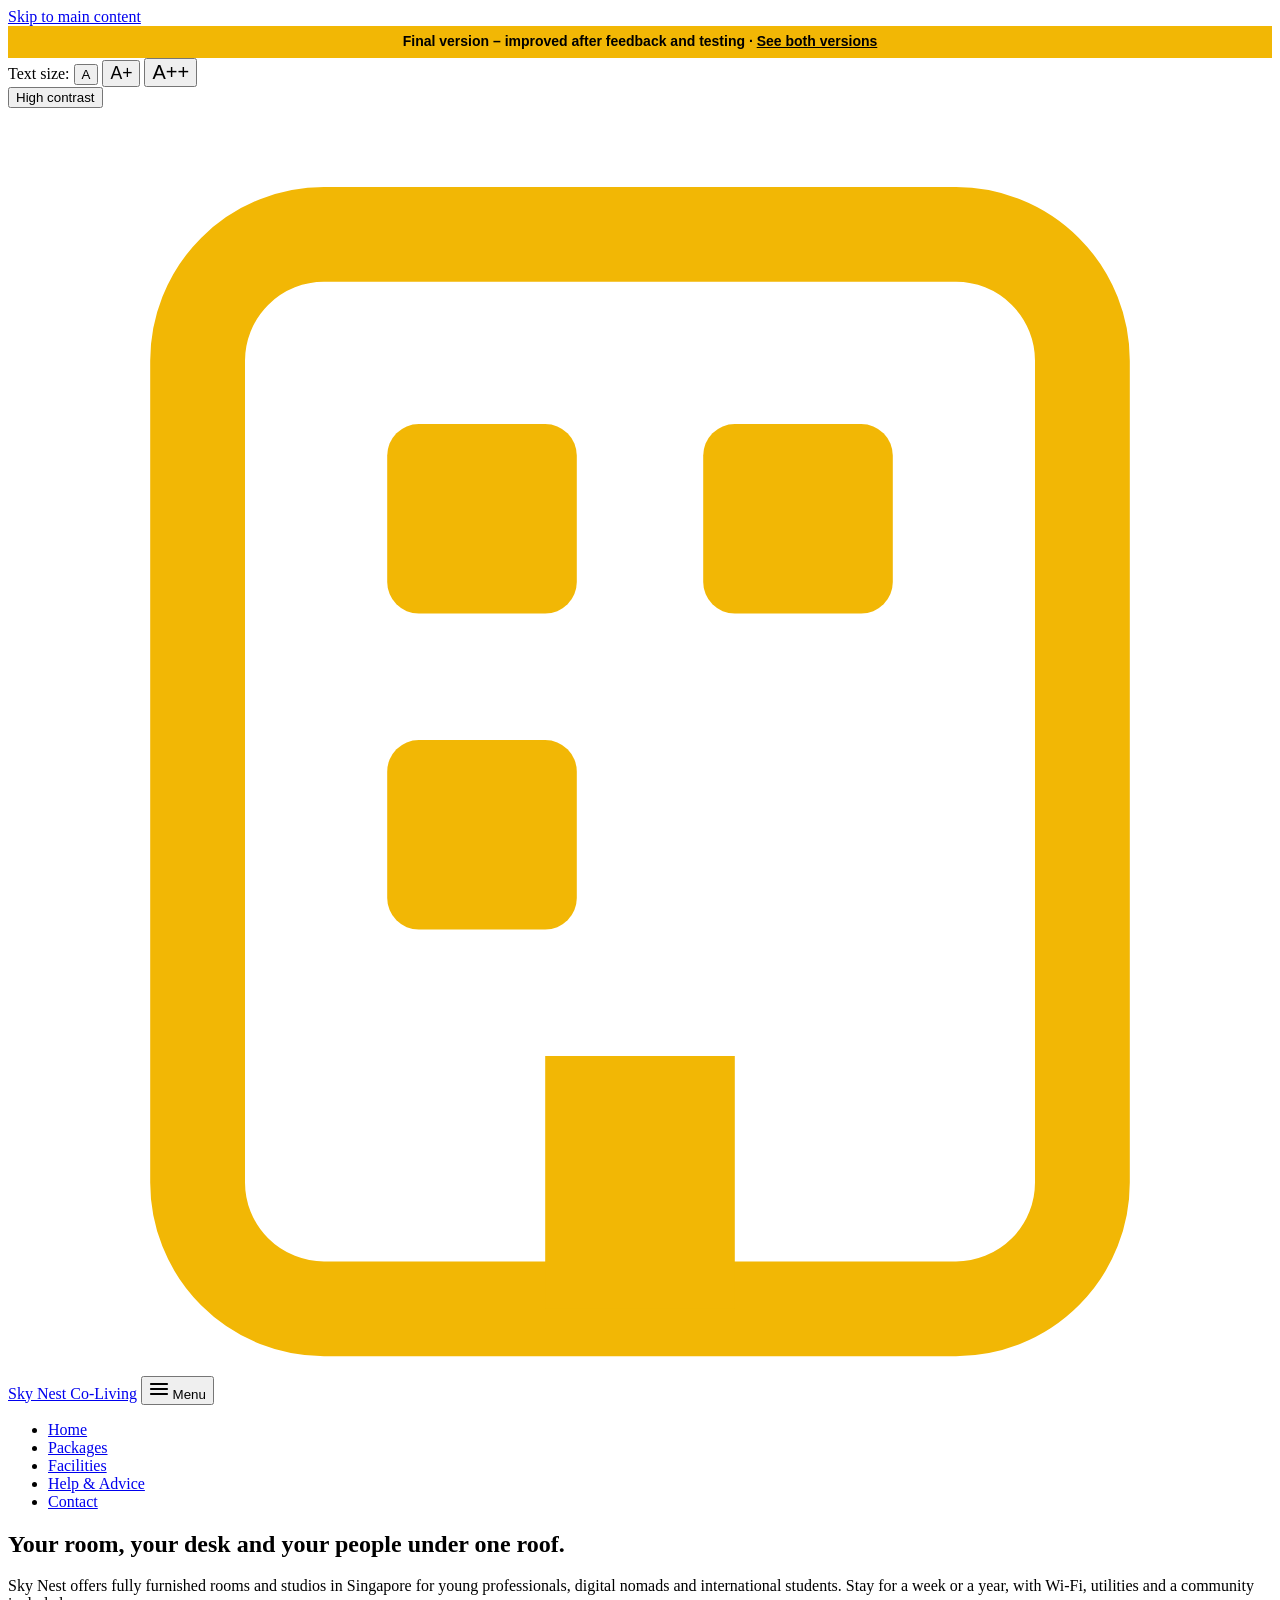
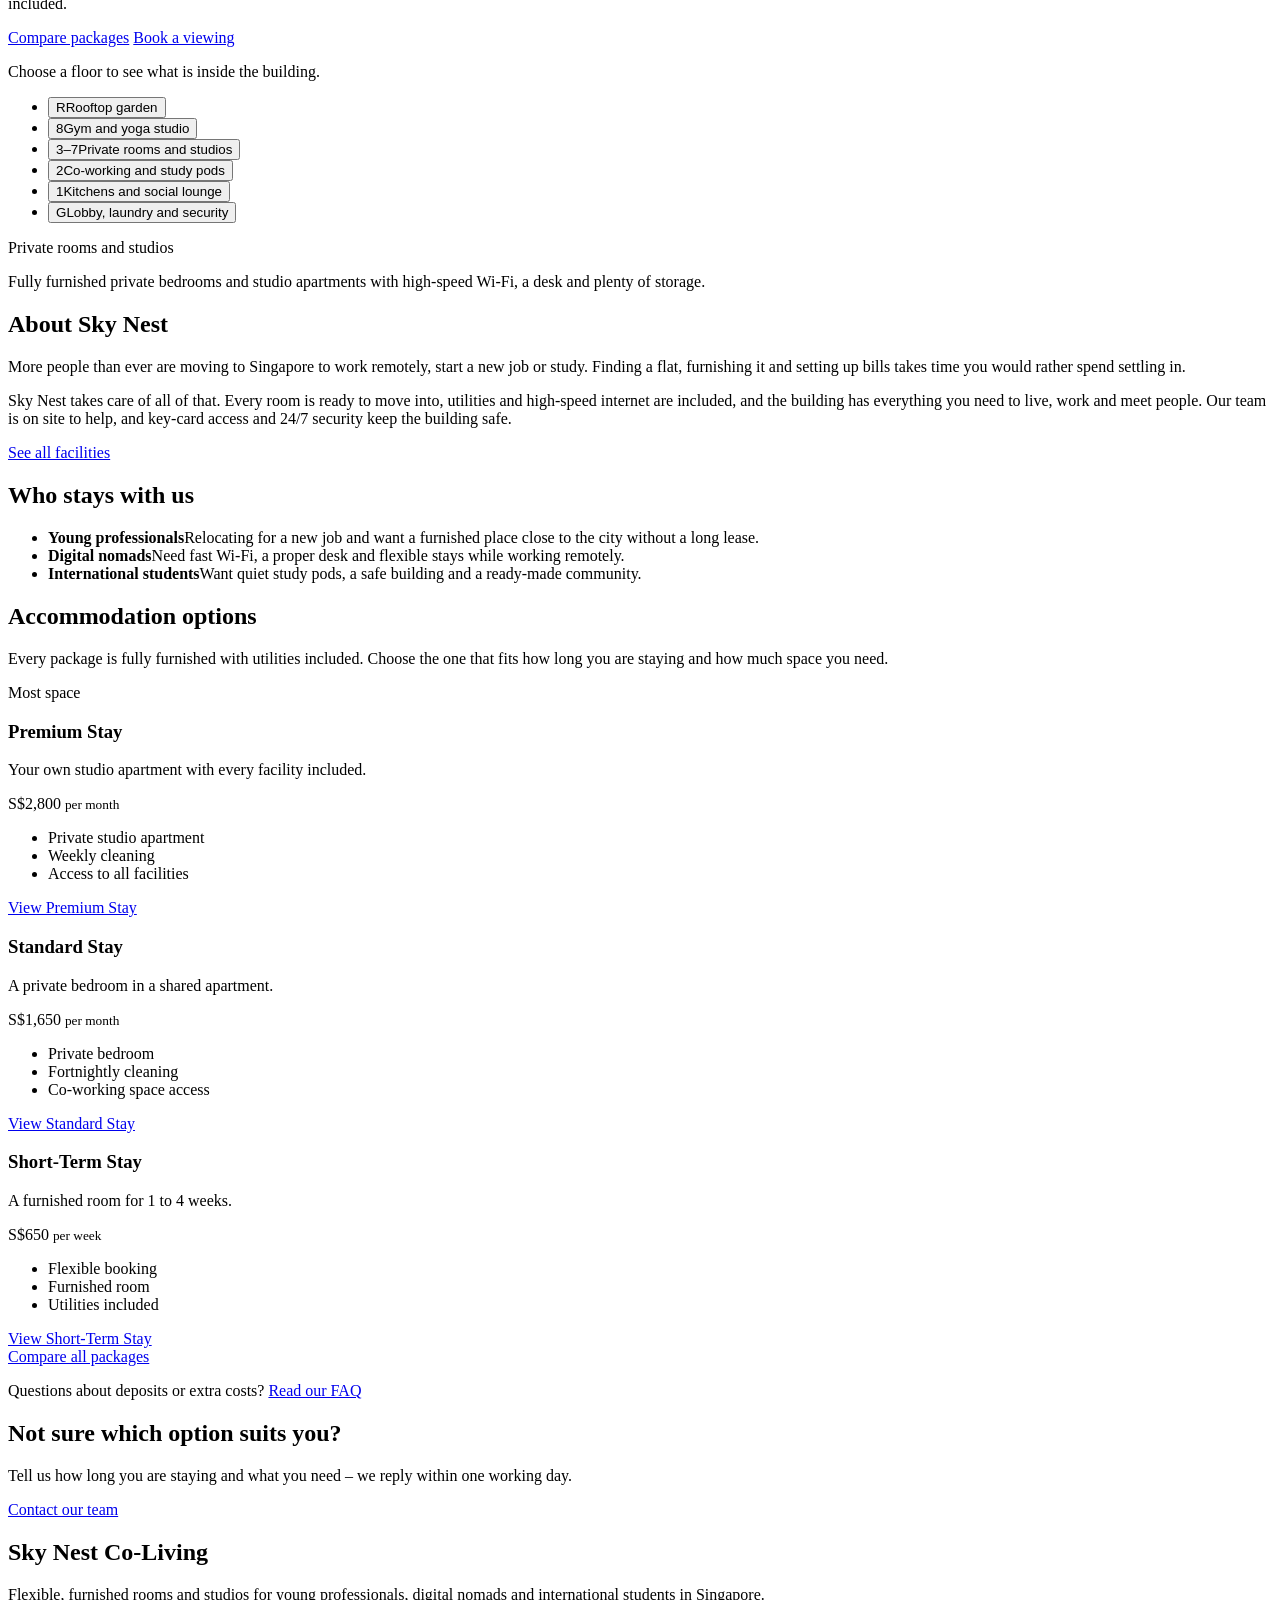
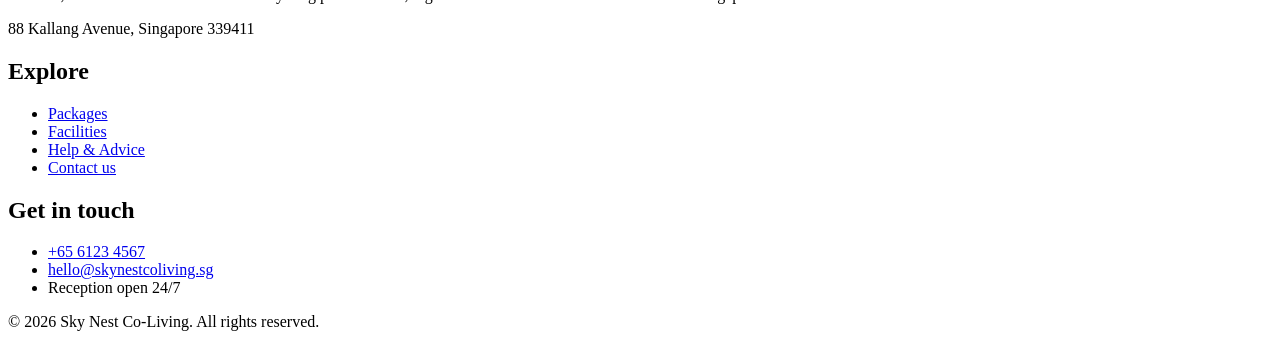
==== index.html @ ffabf3fa "Add files via upload" ====
<!DOCTYPE html>
<html lang="en-SG">
<head>
  <meta charset="UTF-8">
  <meta name="viewport" content="width=device-width, initial-scale=1.0">
  <title>Sky Nest Co-Living | Furnished rooms and studios in Singapore</title>
  <meta name="description" content="Fully furnished private rooms and studio apartments in Singapore with co-working space, a gym, rooftop garden and community events.">
  <!-- Fonts are stored with the website (fonts folder) so no extra connection to Google is needed.
       The two fonts used first are preloaded so text appears quickly. -->
  <link rel="preload" href="fonts/atkinson-hyperlegible-400.woff2" as="font" type="font/woff2" crossorigin>
  <link rel="preload" href="fonts/bricolage-grotesque-800.woff2" as="font" type="font/woff2" crossorigin>
  <link rel="icon" href="favicon.svg" type="image/svg+xml">
  <link rel="stylesheet" href="css/style.css">
</head>
<body>
  <a class="skip-link" href="#main">Skip to main content</a>
  <!-- Version label (GitHub copy only) -->
  <div class="version-label" style="background:#f2b705;color:#000000;text-align:center;padding:6px 12px;font:700 14px/1.4 Arial,sans-serif">Final version – improved after feedback and testing · <a href="../index.html" style="color:#000000;text-decoration:underline">See both versions</a></div>

  <!-- Accessibility toolbar: text size and high contrast -->
  <div class="a11y-bar" role="region" aria-label="Accessibility settings">
    <div class="container">
      <div class="a11y-group" role="group" aria-label="Text size">
        <span>Text size:</span>
        <button type="button" data-text-size="normal" aria-pressed="true">A</button>
        <button type="button" data-text-size="large" aria-pressed="false" style="font-size:1.1em">A+</button>
        <button type="button" data-text-size="larger" aria-pressed="false" style="font-size:1.25em">A++</button>
      </div>
      <button type="button" id="contrast-toggle" aria-pressed="false">High contrast</button>
    </div>
  </div>

  <header class="site-header">
    <div class="container">
      <a class="logo" href="index.html"><svg viewBox="0 0 40 40" aria-hidden="true" focusable="false"><rect x="6" y="4" width="28" height="34" rx="4" fill="none" stroke="#f2b705" stroke-width="3"/><rect x="12" y="10" width="6" height="6" rx="1" fill="#f2b705"/><rect x="22" y="10" width="6" height="6" rx="1" fill="#f2b705"/><rect x="12" y="20" width="6" height="6" rx="1" fill="#f2b705"/><rect x="22" y="20" width="6" height="6" rx="1" fill="#ffffff"/><rect x="17" y="30" width="6" height="8" fill="#f2b705"/></svg><span>Sky Nest Co-Living</span></a>
      <button class="nav-toggle" type="button" aria-expanded="false" aria-controls="main-nav">
        <svg width="20" height="20" viewBox="0 0 20 20" aria-hidden="true"><path d="M2 5h16M2 10h16M2 15h16" stroke="currentColor" stroke-width="2.2" stroke-linecap="round"/></svg>
        Menu
      </button>
      <nav id="main-nav" class="main-nav" aria-label="Main">
        <ul>
        <li><a href="index.html" aria-current="page">Home</a></li>
        <li><a href="packages.html">Packages</a></li>
        <li><a href="facilities.html">Facilities</a></li>
        <li><a href="help.html">Help &amp; Advice</a></li>
        <li><a href="contact.html">Contact</a></li>
        </ul>
      </nav>
    </div>
  </header>

  <main id="main">
    <section class="hero">
      <div class="container hero-grid">
        <div>
          <h1>Your room, your desk and your people under one roof.</h1>
          <p>Sky Nest offers fully furnished rooms and studios in Singapore for young professionals, digital nomads and international students. Stay for a week or a year, with Wi-Fi, utilities and a community included.</p>
          <div class="hero-actions">
            <a class="btn btn--sun" href="packages.html">Compare packages</a>
            <a class="btn btn--ghost" href="contact.html">Book a viewing</a>
          </div>
        </div>

        <!-- Interactive building: choose a floor to see what is on it -->
        <div class="building">
          <p class="building-caption" id="building-caption">Choose a floor to see what is inside the building.</p>
          <div class="roof-plants" aria-hidden="true"><span></span><span></span><span></span><span></span><span></span></div>
          <ul class="tower" aria-labelledby="building-caption">
            <li><button type="button" class="floor-btn" data-floor="roof" aria-pressed="false">
              <span class="floor-level" aria-hidden="true">R</span><span>Rooftop garden</span><span class="floor-windows" aria-hidden="true"><span></span><span></span><span></span><span></span></span>
            </button></li>
            <li><button type="button" class="floor-btn" data-floor="gym" aria-pressed="false">
              <span class="floor-level" aria-hidden="true">8</span><span>Gym and yoga studio</span><span class="floor-windows" aria-hidden="true"><span></span><span></span><span></span><span></span></span>
            </button></li>
            <li><button type="button" class="floor-btn" data-floor="rooms" aria-pressed="true">
              <span class="floor-level" aria-hidden="true">3–7</span><span>Private rooms and studios</span><span class="floor-windows" aria-hidden="true"><span></span><span></span><span></span><span></span></span>
            </button></li>
            <li><button type="button" class="floor-btn" data-floor="work" aria-pressed="false">
              <span class="floor-level" aria-hidden="true">2</span><span>Co-working and study pods</span><span class="floor-windows" aria-hidden="true"><span></span><span></span><span></span><span></span></span>
            </button></li>
            <li><button type="button" class="floor-btn" data-floor="lounge" aria-pressed="false">
              <span class="floor-level" aria-hidden="true">1</span><span>Kitchens and social lounge</span><span class="floor-windows" aria-hidden="true"><span></span><span></span><span></span><span></span></span>
            </button></li>
            <li><button type="button" class="floor-btn" data-floor="lobby" aria-pressed="false">
              <span class="floor-level" aria-hidden="true">G</span><span>Lobby, laundry and security</span><span class="floor-windows" aria-hidden="true"><span></span><span></span><span></span><span></span></span>
            </button></li>
          </ul>
          <div class="floor-info" id="floor-info" aria-live="polite">
            <p class="floor-title">Private rooms and studios</p>
            <p>Fully furnished private bedrooms and studio apartments with high-speed Wi-Fi, a desk and plenty of storage.</p>
          </div>
        </div>
      </div>
    </section>

    <section class="section" aria-labelledby="about-title">
      <div class="container split">
        <div>
          <h2 id="about-title">About Sky Nest</h2>
          <p class="lead">More people than ever are moving to Singapore to work remotely, start a new job or study. Finding a flat, furnishing it and setting up bills takes time you would rather spend settling in.</p>
          <p>Sky Nest takes care of all of that. Every room is ready to move into, utilities and high-speed internet are included, and the building has everything you need to live, work and meet people. Our team is on site to help, and key-card access and 24/7 security keep the building safe.</p>
          <a class="btn btn--ghost" href="facilities.html">See all facilities</a>
        </div>
        <div>
          <h2>Who stays with us</h2>
          <ul class="audience-list">
            <li><strong>Young professionals</strong>Relocating for a new job and want a furnished place close to the city without a long lease.</li>
            <li><strong>Digital nomads</strong>Need fast Wi-Fi, a proper desk and flexible stays while working remotely.</li>
            <li><strong>International students</strong>Want quiet study pods, a safe building and a ready-made community.</li>
          </ul>
        </div>
      </div>
    </section>

    <section class="section section--tint" aria-labelledby="packages-title">
      <div class="container">
        <h2 id="packages-title">Accommodation options</h2>
        <p>Every package is fully furnished with utilities included. Choose the one that fits how long you are staying and how much space you need.</p>
        <div class="packages">
          <article class="package package--featured">
            <span class="tag">Most space</span>
            <h3>Premium Stay</h3>
            <p class="best-for">Your own studio apartment with every facility included.</p>
            <p class="price">S$2,800 <small>per month</small></p>
            <ul><li>Private studio apartment</li><li>Weekly cleaning</li><li>Access to all facilities</li></ul>
            <a class="btn" href="packages.html#premium">View Premium Stay</a>
          </article>
          <article class="package">
            <h3>Standard Stay</h3>
            <p class="best-for">A private bedroom in a shared apartment.</p>
            <p class="price">S$1,650 <small>per month</small></p>
            <ul><li>Private bedroom</li><li>Fortnightly cleaning</li><li>Co-working space access</li></ul>
            <a class="btn btn--ghost" href="packages.html#standard">View Standard Stay</a>
          </article>
          <article class="package">
            <h3>Short-Term Stay</h3>
            <p class="best-for">A furnished room for 1 to 4 weeks.</p>
            <p class="price">S$650 <small>per week</small></p>
            <ul><li>Flexible booking</li><li>Furnished room</li><li>Utilities included</li></ul>
            <a class="btn btn--ghost" href="packages.html#short">View Short-Term Stay</a>
          </article>
        </div>
        <div class="after-packages">
          <a class="btn btn--sun" href="packages.html#compare-title">Compare all packages</a>
          <p>Questions about deposits or extra costs? <a href="help.html#faq-title">Read our FAQ</a></p>
        </div>
      </div>
    </section>

    <section class="cta-strip" aria-labelledby="cta-title">
      <div class="container">
        <div>
          <h2 id="cta-title">Not sure which option suits you?</h2>
          <p>Tell us how long you are staying and what you need – we reply within one working day.</p>
        </div>
        <a class="btn" href="contact.html">Contact our team</a>
      </div>
    </section>
  </main>

  <footer class="site-footer">
    <div class="container">
      <div class="footer-grid">
        <div>
          <h2>Sky Nest Co-Living</h2>
          <p>Flexible, furnished rooms and studios for young professionals, digital nomads and international students in Singapore.</p>
          <p>88 Kallang Avenue, Singapore 339411</p>
        </div>
        <div>
          <h2>Explore</h2>
          <ul>
            <li><a href="packages.html">Packages</a></li>
            <li><a href="facilities.html">Facilities</a></li>
            <li><a href="help.html">Help &amp; Advice</a></li>
            <li><a href="contact.html">Contact us</a></li>
          </ul>
        </div>
        <div>
          <h2>Get in touch</h2>
          <ul>
            <li><a href="tel:+6561234567">+65 6123 4567</a></li>
            <li><a href="mailto:hello@skynestcoliving.sg">hello@skynestcoliving.sg</a></li>
            <li>Reception open 24/7</li>
          </ul>
        </div>
      </div>
      <div class="footer-bottom">
        <p>&copy; 2026 Sky Nest Co-Living. All rights reserved.</p>
      </div>
    </div>
  </footer>

  <script src="js/main.js" defer></script>
</body>
</html>
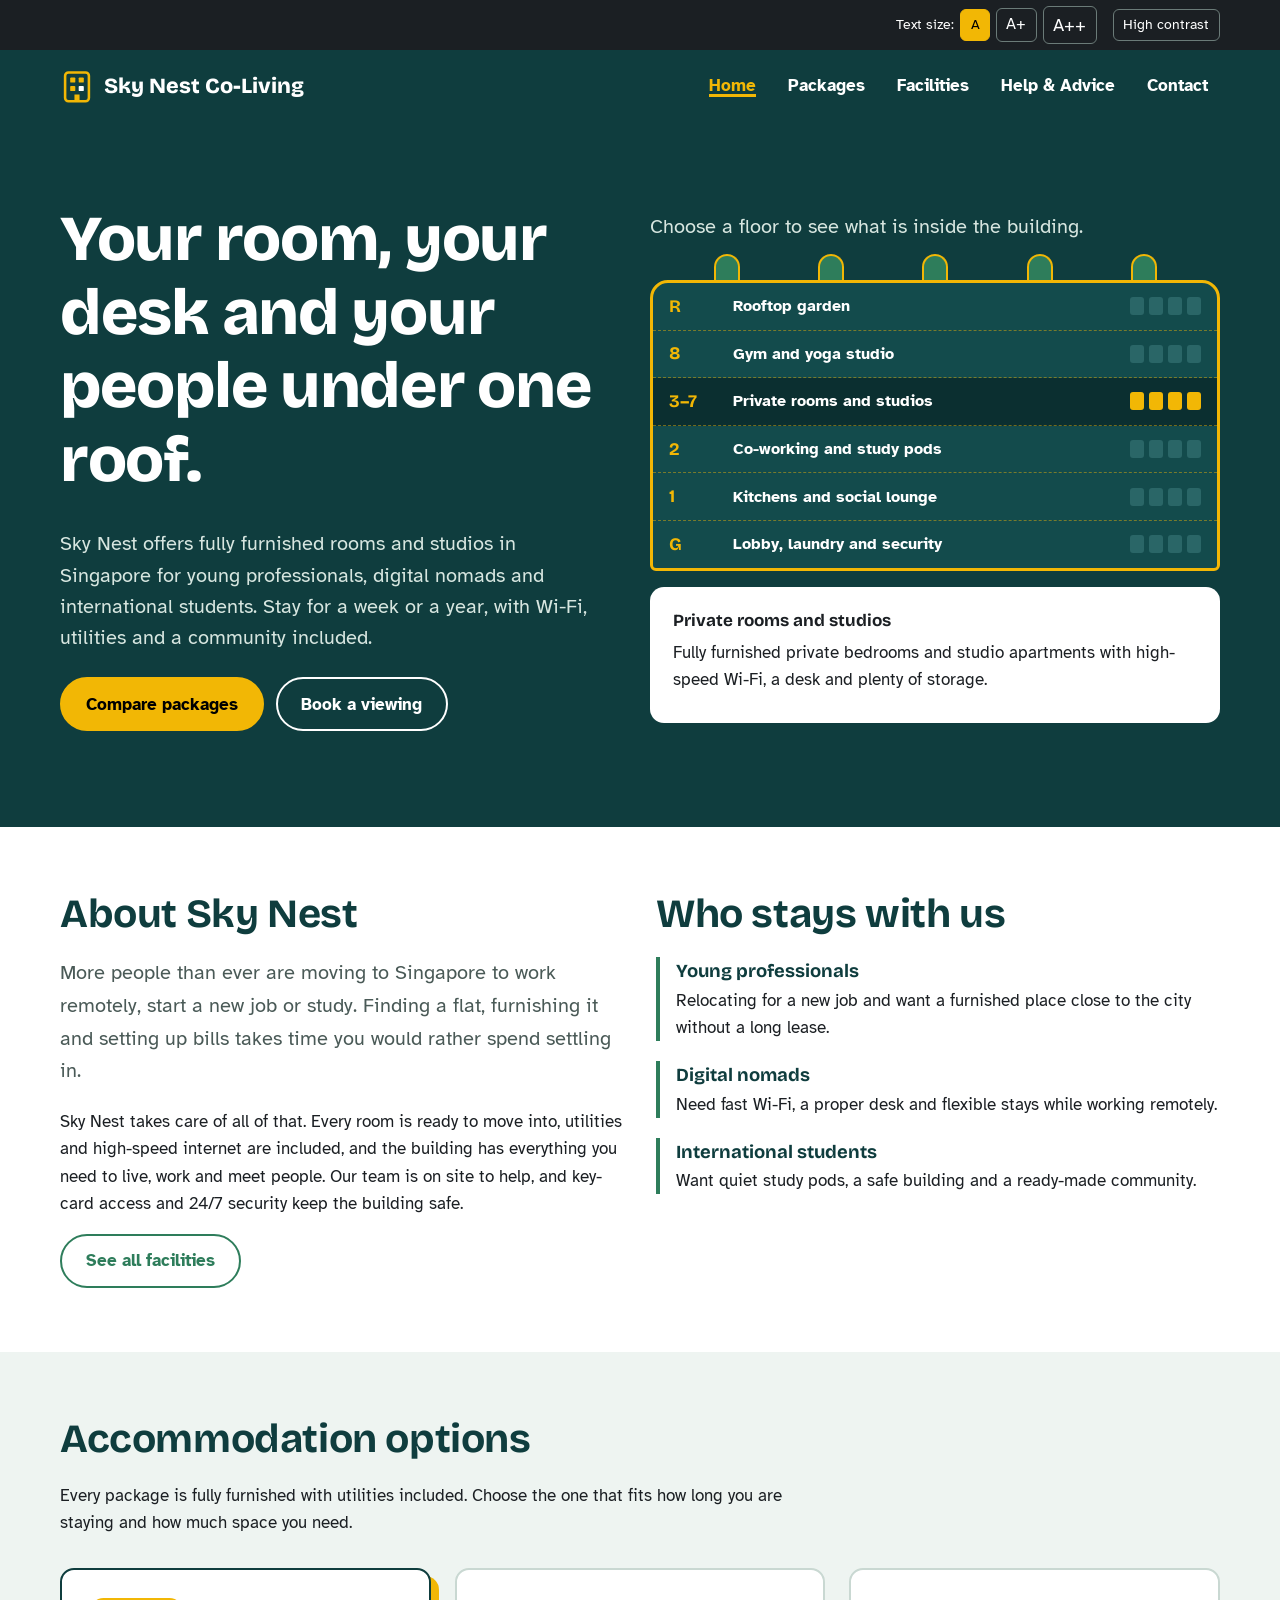
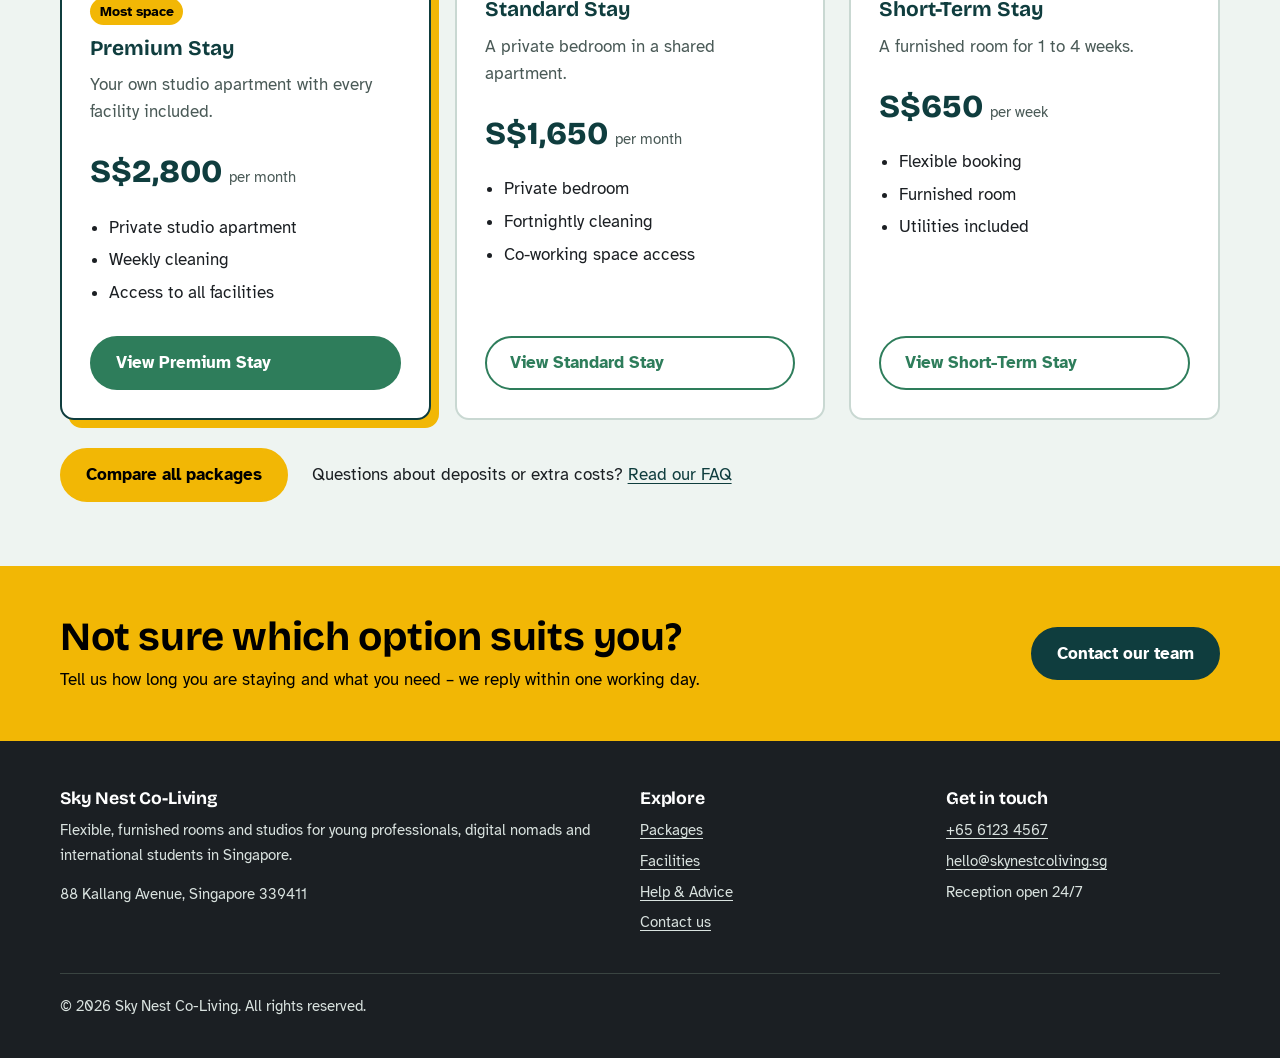
==== commit 3e4ee44b: "Add files via upload" ====
--- a/index.html
+++ b/index.html
@@ -15,7 +15,6 @@
 <body>
   <a class="skip-link" href="#main">Skip to main content</a>
   <!-- Version label (GitHub copy only) -->
-  <div class="version-label" style="background:#f2b705;color:#000000;text-align:center;padding:6px 12px;font:700 14px/1.4 Arial,sans-serif">Final version – improved after feedback and testing · <a href="../index.html" style="color:#000000;text-decoration:underline">See both versions</a></div>
 
   <!-- Accessibility toolbar: text size and high contrast -->
   <div class="a11y-bar" role="region" aria-label="Accessibility settings">
--- a/css/style.css
+++ b/css/style.css
@@ -0,0 +1,400 @@
+/* =========================================================
+   Sky Nest Co-Living – main stylesheet
+   Layout: mobile-first, then wider screens use media queries
+   ========================================================= */
+
+/* ---------- 0. Fonts (stored in the fonts folder, so no request to Google) ---------- */
+@font-face { font-family: "Atkinson Hyperlegible"; src: url("../fonts/atkinson-hyperlegible-400.woff2") format("woff2"); font-weight: 400; font-display: swap; }
+@font-face { font-family: "Atkinson Hyperlegible"; src: url("../fonts/atkinson-hyperlegible-700.woff2") format("woff2"); font-weight: 700; font-display: swap; }
+@font-face { font-family: "Bricolage Grotesque"; src: url("../fonts/bricolage-grotesque-700.woff2") format("woff2"); font-weight: 700; font-display: swap; }
+@font-face { font-family: "Bricolage Grotesque"; src: url("../fonts/bricolage-grotesque-800.woff2") format("woff2"); font-weight: 800; font-display: swap; }
+
+/* ---------- 1. Colour and type variables ---------- */
+:root {
+  --palm: #0f3d3e;        /* deep green – header, footer, headings */
+  --leaf: #2e7d5b;        /* mid green – links, buttons */
+  --sun: #f2b705;         /* yellow – highlights on dark backgrounds only */
+  --mist: #eef4f1;        /* very light green – section backgrounds */
+  --white: #ffffff;
+  --ink: #1b1f23;         /* body text */
+  --muted: #4a5a57;       /* secondary text (passes 4.5:1 on white) */
+  --line: #c9d8d2;        /* borders */
+  --error: #b42318;
+
+  --font-head: "Bricolage Grotesque", "Segoe UI", sans-serif;
+  --font-body: "Atkinson Hyperlegible", "Segoe UI", Arial, sans-serif;
+
+  --base-size: 1.0625rem; /* 17px body text */
+  --radius: 14px;
+  --max: 1160px;
+}
+
+/* High contrast mode (turned on by the accessibility toolbar) */
+body.high-contrast {
+  --palm: #000000;
+  --leaf: #0039a6;
+  --sun: #ffff00;
+  --mist: #ffffff;
+  --ink: #000000;
+  --muted: #000000;
+  --line: #000000;
+}
+body.high-contrast a { text-decoration: underline; }
+
+/* ---------- 2. Base styles ---------- */
+*, *::before, *::after { box-sizing: border-box; }
+
+html { scroll-behavior: smooth; }
+
+/* Stop the sticky header covering things we scroll to */
+[id] { scroll-margin-top: 96px; }
+
+body {
+  margin: 0;
+  font-family: var(--font-body);
+  font-size: var(--base-size);
+  line-height: 1.6;
+  color: var(--ink);
+  background: var(--white);
+}
+
+img, svg { max-width: 100%; display: block; }
+
+h1, h2, h3 {
+  font-family: var(--font-head);
+  color: var(--palm);
+  line-height: 1.15;
+  margin: 0 0 0.5em;
+}
+h1 { font-size: clamp(2.2rem, 6vw, 4rem); font-weight: 800; letter-spacing: -0.02em; }
+h2 { font-size: clamp(1.7rem, 3.6vw, 2.5rem); font-weight: 700; letter-spacing: -0.01em; }
+h3 { font-size: 1.3rem; font-weight: 700; }
+
+p { margin: 0 0 1em; max-width: 68ch; }
+
+a { color: var(--leaf); text-underline-offset: 3px; }
+a:hover { color: var(--palm); }
+
+/* Clear keyboard focus on every interactive element */
+:focus-visible {
+  outline: 3px solid var(--sun);
+  outline-offset: 3px;
+  box-shadow: 0 0 0 6px var(--palm);
+  border-radius: 4px;
+}
+
+.container { width: min(100% - 2rem, var(--max)); margin-inline: auto; }
+
+.section { padding: 4rem 0; }
+.section--tint { background: var(--mist); }
+/* Links on the tinted background use the darker green so they pass 4.5:1 contrast (found in testing) */
+.section--tint a:not(.btn) { color: var(--palm); }
+
+.lead { font-size: 1.2em; color: var(--muted); }
+
+/* Hidden but still read by screen readers */
+.visually-hidden {
+  position: absolute; width: 1px; height: 1px; overflow: hidden;
+  clip: rect(0 0 0 0); white-space: nowrap;
+}
+
+/* Skip link – appears when a keyboard user presses Tab */
+.skip-link {
+  position: absolute; left: 1rem; top: -100px; z-index: 100;
+  background: var(--sun); color: #000; padding: 0.75rem 1rem;
+  font-weight: 700; border-radius: 8px;
+}
+.skip-link:focus { top: 1rem; }
+
+/* ---------- 3. Buttons ---------- */
+.btn {
+  display: inline-block;
+  font: 700 1em var(--font-body);
+  padding: 0.85em 1.4em;
+  border-radius: 999px;
+  border: 2px solid var(--leaf);
+  background: var(--leaf);
+  color: var(--white);
+  text-decoration: none;
+  cursor: pointer;
+}
+.btn:hover { background: var(--palm); border-color: var(--palm); color: var(--white); }
+.btn--ghost { background: transparent; color: var(--leaf); }
+.btn--ghost:hover { background: var(--leaf); color: var(--white); }
+.btn--sun { background: var(--sun); border-color: var(--sun); color: #000; }
+.btn--sun:hover { background: #ffd23f; border-color: #ffd23f; color: #000; }
+
+/* ---------- 4. Accessibility toolbar ---------- */
+.a11y-bar { background: var(--ink); color: var(--white); font-size: 0.9rem; }
+.a11y-bar .container {
+  display: flex; flex-wrap: wrap; gap: 0.5rem 1rem;
+  align-items: center; justify-content: flex-end; padding: 0.4rem 0;
+}
+.a11y-bar button {
+  font: inherit; color: var(--white); background: transparent;
+  border: 1px solid #6b7b78; border-radius: 6px; padding: 0.2rem 0.6rem; cursor: pointer;
+}
+.a11y-bar button[aria-pressed="true"] { background: var(--sun); color: #000; border-color: var(--sun); }
+.a11y-group { display: flex; gap: 0.35rem; align-items: center; }
+
+/* ---------- 5. Header and navigation ---------- */
+.site-header { background: var(--palm); color: var(--white); position: sticky; top: 0; z-index: 50; }
+.site-header .container { display: flex; align-items: center; justify-content: space-between; min-height: 72px; }
+
+.logo {
+  display: flex; align-items: center; gap: 0.6rem;
+  color: var(--white); text-decoration: none;
+  font-family: var(--font-head); font-weight: 800; font-size: 1.35rem;
+}
+.logo:hover { color: var(--sun); }
+.logo svg { width: 34px; height: 34px; }
+
+.nav-toggle {
+  display: inline-flex; align-items: center; gap: 0.5rem;
+  background: transparent; color: var(--white); border: 2px solid var(--white);
+  border-radius: 8px; padding: 0.45rem 0.8rem; font: 700 1rem var(--font-body); cursor: pointer;
+}
+
+.main-nav { display: none; }
+.main-nav.open {
+  display: block; position: absolute; left: 0; right: 0; top: 100%;
+  background: var(--palm); border-top: 1px solid rgba(255,255,255,.2);
+}
+.main-nav ul { list-style: none; margin: 0; padding: 0.5rem 1rem 1rem; }
+.main-nav a {
+  display: block; padding: 0.75rem 0.5rem; color: var(--white);
+  text-decoration: none; font-weight: 700;
+}
+.main-nav a:hover { color: var(--sun); }
+.main-nav a[aria-current="page"] { color: var(--sun); text-decoration: underline; text-decoration-thickness: 3px; }
+
+/* Very small phones (320–374px): stop the logo and toolbar wrapping (found in device testing) */
+@media (max-width: 374px) {
+  .logo { font-size: 1.1rem; gap: 0.4rem; white-space: nowrap; }
+  .logo svg { width: 28px; height: 28px; }
+  .nav-toggle { padding: 0.4rem 0.6rem; }
+  .a11y-bar .container { justify-content: center; gap: 0.4rem; }
+  .a11y-bar button { padding: 0.15rem 0.45rem; }
+  .a11y-group span { display: none; }
+}
+
+/* Desktop navigation */
+@media (min-width: 860px) {
+  .nav-toggle { display: none; }
+  .main-nav, .main-nav.open { display: block; position: static; border: 0; }
+  .main-nav ul { display: flex; gap: 0.5rem; padding: 0; }
+  .main-nav a { padding: 0.5rem 0.75rem; }
+}
+
+/* ---------- 6. Home page hero with the building ---------- */
+.hero { background: var(--palm); color: var(--white); padding: 3rem 0 4rem; overflow: hidden; }
+.hero h1 { color: var(--white); }
+.hero p { color: #d7e6e0; font-size: 1.15em; }
+.hero-grid { display: grid; gap: 3rem; align-items: center; }
+.hero-actions { display: flex; flex-wrap: wrap; gap: 0.75rem; margin-top: 1.5rem; }
+.hero .btn--ghost { color: var(--white); border-color: var(--white); }
+.hero .btn--ghost:hover { background: var(--white); color: var(--palm); }
+
+@media (min-width: 900px) {
+  .hero-grid { grid-template-columns: 1fr 1.05fr; }
+  .hero { padding: 5rem 0 6rem; }
+}
+
+/* The building: each floor is a button. Users pick a floor to see what is on it. */
+.building { position: relative; }
+.building-caption { font-size: 0.95rem; color: #b9d2c9; margin-bottom: 0.75rem; }
+
+.tower {
+  list-style: none; margin: 0; padding: 0;
+  border: 3px solid var(--sun); border-radius: 18px 18px 6px 6px;
+  background: #134b4c; overflow: hidden;
+}
+.floor-btn {
+  width: 100%; display: grid; grid-template-columns: 3.2rem 1fr auto; align-items: center; gap: 0.75rem;
+  padding: 0.8rem 1rem; text-align: left;
+  font: 700 1rem var(--font-body); color: var(--white);
+  background: transparent; border: 0; border-bottom: 1px dashed rgba(242,183,5,.45); cursor: pointer;
+}
+.tower li:last-child .floor-btn { border-bottom: 0; }
+.floor-level { font-family: var(--font-head); font-size: 1.1rem; color: var(--sun); }
+.floor-windows { display: flex; gap: 5px; }
+.floor-windows span { width: 14px; height: 18px; border-radius: 3px; background: #2a6667; }
+.floor-btn:hover .floor-windows span,
+.floor-btn[aria-pressed="true"] .floor-windows span { background: var(--sun); }
+.floor-btn[aria-pressed="true"] { background: #0b2f30; }
+
+.floor-info {
+  margin-top: 1rem; background: var(--white); color: var(--ink);
+  border-radius: var(--radius); padding: 1.25rem 1.4rem; min-height: 8.5rem;
+}
+.floor-title { font-family: var(--font-head); font-weight: 700; font-size: 1.3rem; color: var(--palm); margin: 0 0 0.3rem !important; }
+.hero .floor-info p { margin: 0; color: var(--ink); font-size: 1em; }
+
+.roof-plants { display: flex; justify-content: space-around; padding: 0 1.5rem; height: 26px; }
+.roof-plants span {
+  width: 26px; height: 26px; background: var(--leaf); border-radius: 50% 50% 0 0;
+  border: 2px solid var(--sun); border-bottom: 0;
+}
+
+/* ---------- 7. Generic grids and content blocks ---------- */
+.split { display: grid; gap: 2rem; }
+@media (min-width: 860px) { .split { grid-template-columns: 1fr 1fr; align-items: start; } }
+
+.audience-list { list-style: none; padding: 0; margin: 0; display: grid; gap: 1.25rem; }
+.audience-list li { border-left: 4px solid var(--leaf); padding-left: 1rem; }
+.audience-list strong { display: block; font-family: var(--font-head); font-size: 1.15rem; color: var(--palm); }
+
+/* ---------- 8. Package cards ---------- */
+.packages { display: grid; gap: 1.5rem; margin-top: 2rem; }
+@media (min-width: 760px) { .packages { grid-template-columns: repeat(3, 1fr); } }
+
+.package {
+  display: flex; flex-direction: column;
+  background: var(--white); border: 2px solid var(--line); border-radius: var(--radius);
+  padding: 1.75rem;
+}
+.package--featured { border-color: var(--palm); box-shadow: 8px 8px 0 var(--sun); }
+.package .tag {
+  align-self: flex-start; background: var(--sun); color: #000;
+  font-weight: 700; font-size: 0.85rem; padding: 0.15rem 0.6rem; border-radius: 999px; margin-bottom: 0.75rem;
+}
+.package .price { font-family: var(--font-head); font-size: 2rem; font-weight: 800; color: var(--palm); margin: 0.25rem 0 0; }
+.package .price small { font-family: var(--font-body); font-size: 0.95rem; font-weight: 400; color: var(--muted); }
+.package .best-for { color: var(--muted); }
+.package .cost-note { font-size: 0.92em; color: var(--muted); margin: 0.2rem 0 0; }
+
+/* Links shown under the package cards (added after user feedback) */
+.after-packages { display: flex; flex-wrap: wrap; gap: 0.75rem 1.5rem; align-items: center; margin-top: 1.75rem; max-width: none; }
+.after-packages p { margin: 0; }
+.package ul { padding-left: 1.2rem; margin: 1rem 0 1.5rem; flex-grow: 1; }
+.package li { margin-bottom: 0.35rem; }
+
+.custom-package {
+  margin-top: 2rem; padding: 2rem; border-radius: var(--radius);
+  background: var(--palm); color: var(--white);
+  display: grid; gap: 1rem; align-items: center;
+}
+.custom-package h3 { color: var(--sun); }
+.custom-package p { color: #d7e6e0; margin: 0; }
+@media (min-width: 760px) { .custom-package { grid-template-columns: 1fr auto; } }
+
+/* Comparison table – scrolls sideways on small phones */
+.table-wrap { overflow-x: auto; margin-top: 2rem; border: 2px solid var(--line); border-radius: var(--radius); }
+table { border-collapse: collapse; width: 100%; min-width: 600px; background: var(--white); }
+caption { text-align: left; padding: 1rem; font-weight: 700; color: var(--palm); }
+th, td { padding: 0.8rem 1rem; text-align: left; border-top: 1px solid var(--line); }
+thead th { background: var(--palm); color: var(--white); }
+tbody th { font-weight: 700; }
+td.yes::before { content: "✓ "; color: var(--leaf); font-weight: 700; }
+td.no { color: var(--muted); }
+
+/* ---------- 9. Package finder (help and advice) ---------- */
+.finder { background: var(--white); border: 2px solid var(--palm); border-radius: var(--radius); padding: 1.75rem; }
+.finder fieldset { border: 0; padding: 0; margin: 0 0 1.25rem; }
+.finder legend { font-weight: 700; margin-bottom: 0.5rem; font-size: 1.05em; }
+.choice { display: flex; align-items: center; gap: 0.6rem; padding: 0.35rem 0; }
+.choice input { width: 1.25rem; height: 1.25rem; accent-color: var(--leaf); }
+.finder-result {
+  margin-top: 1.25rem; padding: 1.25rem; border-radius: 10px; background: var(--mist);
+  border-left: 6px solid var(--sun);
+}
+.finder-result:empty { display: none; }
+
+/* ---------- 10. Facilities ---------- */
+.facility-groups { display: grid; gap: 2.5rem; }
+.facility-list { list-style: none; padding: 0; margin: 1rem 0 0; display: grid; gap: 1rem; }
+@media (min-width: 640px) { .facility-list { grid-template-columns: repeat(2, 1fr); } }
+@media (min-width: 980px) { .facility-list { grid-template-columns: repeat(3, 1fr); } }
+.facility {
+  display: grid; grid-template-columns: 48px 1fr; gap: 0.9rem; align-items: start;
+  padding: 1.1rem; background: var(--white); border-radius: 10px; border: 1px solid var(--line);
+}
+.facility svg { width: 48px; height: 48px; color: var(--leaf); }
+.facility h3 { font-size: 1.1rem; margin-bottom: 0.2rem; }
+.facility p { margin: 0; color: var(--muted); font-size: 0.97em; }
+
+.events { list-style: none; padding: 0; margin: 1rem 0 0; }
+.events li { display: grid; grid-template-columns: 7.5rem 1fr; gap: 1rem; padding: 0.9rem 0; border-top: 1px solid var(--line); }
+.events strong { color: var(--palm); }
+
+/* ---------- 11. Help page – FAQ accordion ---------- */
+.faq details { border-bottom: 1px solid var(--line); padding: 0.25rem 0; }
+.faq summary {
+  cursor: pointer; font-weight: 700; padding: 0.9rem 2rem 0.9rem 0; list-style: none; position: relative;
+  color: var(--palm);
+}
+.faq summary::-webkit-details-marker { display: none; }
+.faq summary::after {
+  content: "+"; position: absolute; right: 0.25rem; top: 0.65rem;
+  font-size: 1.5rem; color: var(--leaf);
+}
+.faq details[open] summary::after { content: "–"; }
+.faq details p { color: var(--ink); }
+
+.tips { counter-reset: tip; list-style: none; padding: 0; margin: 0; }
+.tips li { counter-increment: tip; position: relative; padding: 0 0 1.25rem 3rem; }
+.tips li::before {
+  content: counter(tip); position: absolute; left: 0; top: 0;
+  width: 2rem; height: 2rem; border-radius: 50%; background: var(--sun); color: #000;
+  font-weight: 700; display: grid; place-items: center;
+}
+
+/* ---------- 12. Contact form ---------- */
+.form { display: grid; gap: 1.1rem; }
+.form-row { display: grid; gap: 1.1rem; }
+@media (min-width: 640px) { .form-row { grid-template-columns: 1fr 1fr; } }
+.field label { display: block; font-weight: 700; margin-bottom: 0.3rem; }
+.field .hint { display: block; font-size: 0.9em; color: var(--muted); margin-bottom: 0.3rem; }
+.field input, .field select, .field textarea {
+  width: 100%; font: inherit; padding: 0.75rem 0.85rem;
+  border: 2px solid #7a8d88; border-radius: 8px; background: var(--white); color: var(--ink);
+}
+.field textarea { min-height: 150px; resize: vertical; }
+.field input[aria-invalid="true"], .field select[aria-invalid="true"], .field textarea[aria-invalid="true"] {
+  border-color: var(--error);
+}
+.error-msg { color: var(--error); font-weight: 700; font-size: 0.95em; margin-top: 0.3rem; }
+.error-msg:empty { display: none; }
+.required { color: var(--error); }
+
+.form-summary {
+  border: 3px solid var(--error); border-radius: 10px; padding: 1rem 1.25rem; background: #fff5f4;
+}
+.form-summary ul { margin: 0.5rem 0 0; }
+.form-success {
+  border: 3px solid var(--leaf); border-radius: 10px; padding: 1.25rem; background: var(--mist);
+}
+
+.contact-details { list-style: none; padding: 0; margin: 0; }
+.contact-details li { padding: 0.8rem 0; border-top: 1px solid var(--line); }
+.contact-details strong { display: block; color: var(--palm); }
+
+/* ---------- 13. Page banner (inner pages) ---------- */
+.page-banner { background: var(--palm); color: var(--white); padding: 3rem 0; }
+.page-banner h1 { color: var(--white); font-size: clamp(2rem, 5vw, 3.2rem); }
+.page-banner p { color: #d7e6e0; font-size: 1.15em; margin: 0; }
+
+/* ---------- 14. Call to action strip ---------- */
+.cta-strip { background: var(--sun); padding: 3rem 0; }
+.cta-strip .container { display: flex; flex-wrap: wrap; gap: 1.5rem; align-items: center; justify-content: space-between; }
+.cta-strip h2 { margin: 0; color: #000; }
+.cta-strip p { margin: 0.4rem 0 0; color: #000; }
+.cta-strip .btn { background: var(--palm); border-color: var(--palm); }
+.cta-strip .btn:hover { background: #000; border-color: #000; }
+
+/* ---------- 15. Footer ---------- */
+.site-footer { background: var(--ink); color: #d9e2df; padding: 3rem 0 1.5rem; font-size: 0.95rem; }
+.footer-grid { display: grid; gap: 2rem; }
+@media (min-width: 760px) { .footer-grid { grid-template-columns: 2fr 1fr 1fr; } }
+.site-footer h2 { color: var(--white); font-size: 1.1rem; }
+.site-footer ul { list-style: none; padding: 0; margin: 0; }
+.site-footer li { margin-bottom: 0.4rem; }
+.site-footer a { color: #d9e2df; }
+.site-footer a:hover { color: var(--sun); }
+.footer-bottom { border-top: 1px solid #3a4441; margin-top: 2rem; padding-top: 1.25rem; }
+
+/* ---------- 16. Respect users who turn off animation ---------- */
+@media (prefers-reduced-motion: reduce) {
+  html { scroll-behavior: auto; }
+  *, *::before, *::after { transition: none !important; animation: none !important; }
+}
